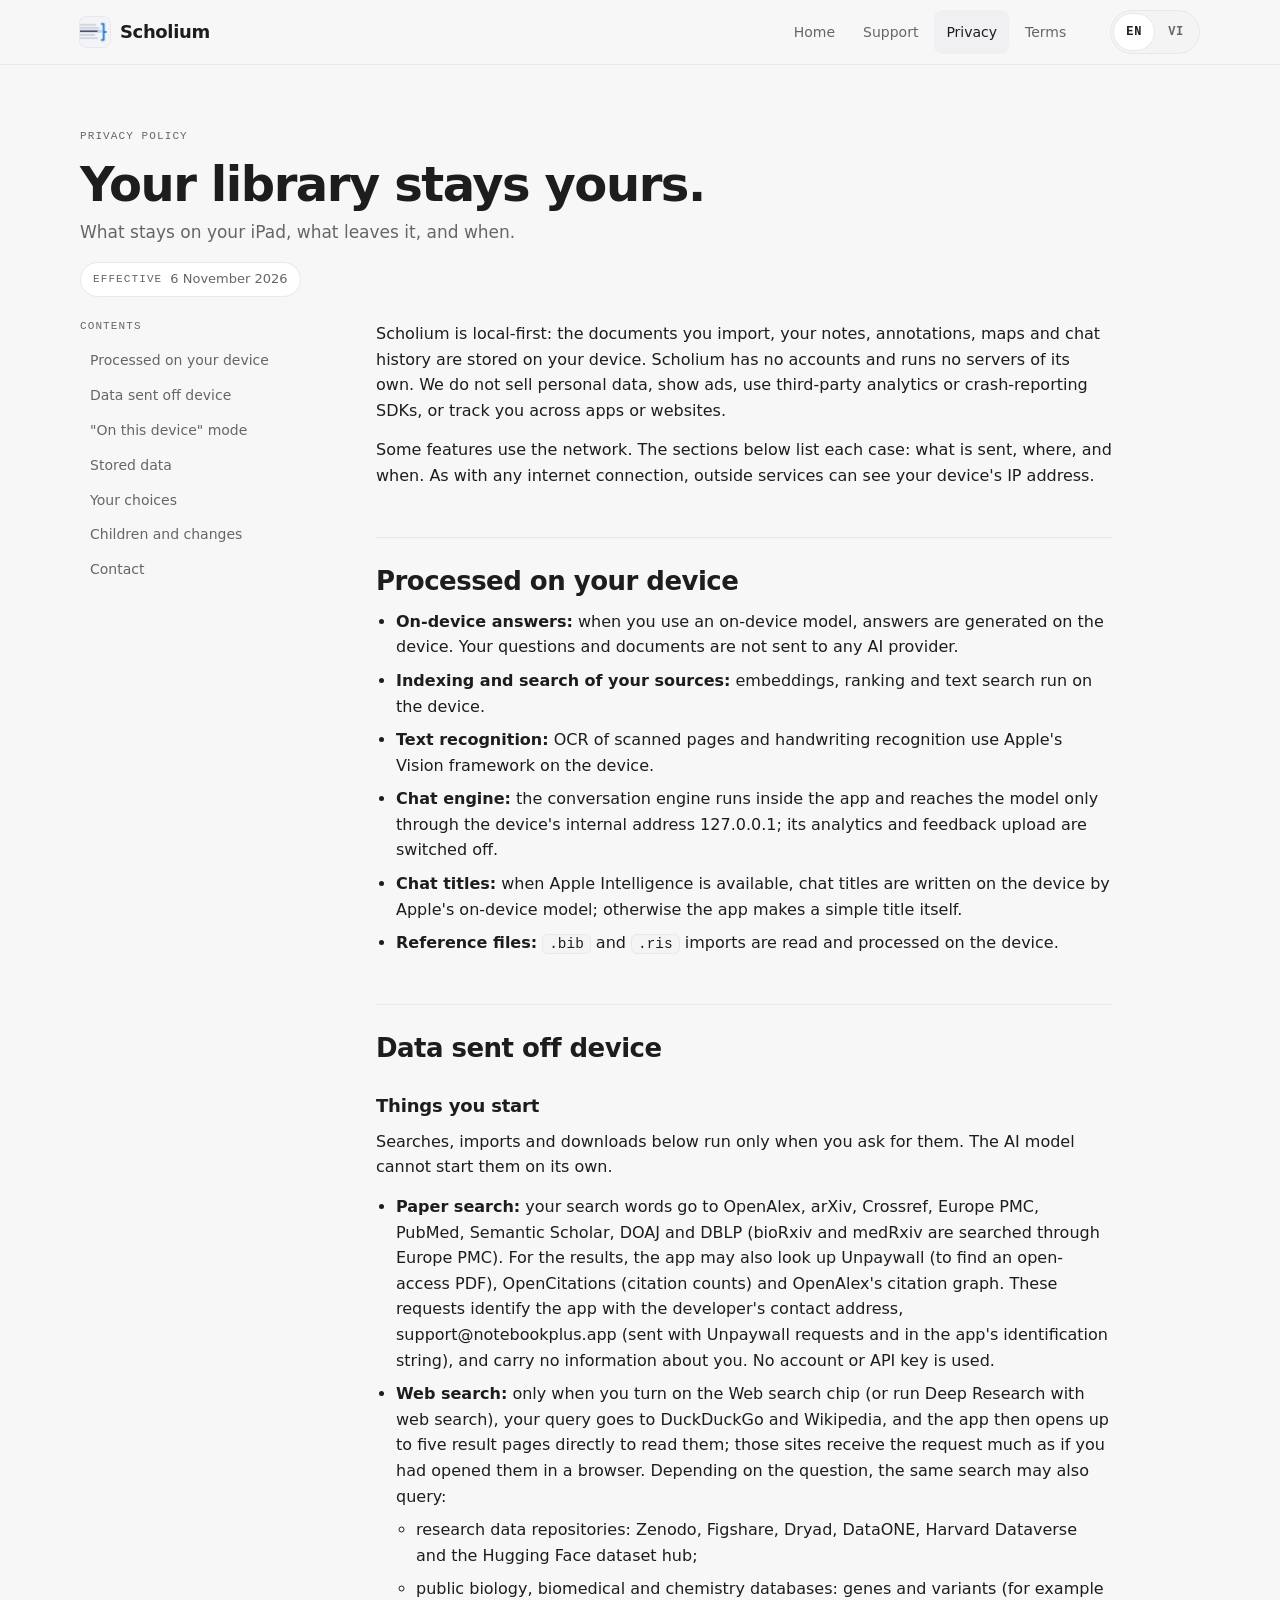
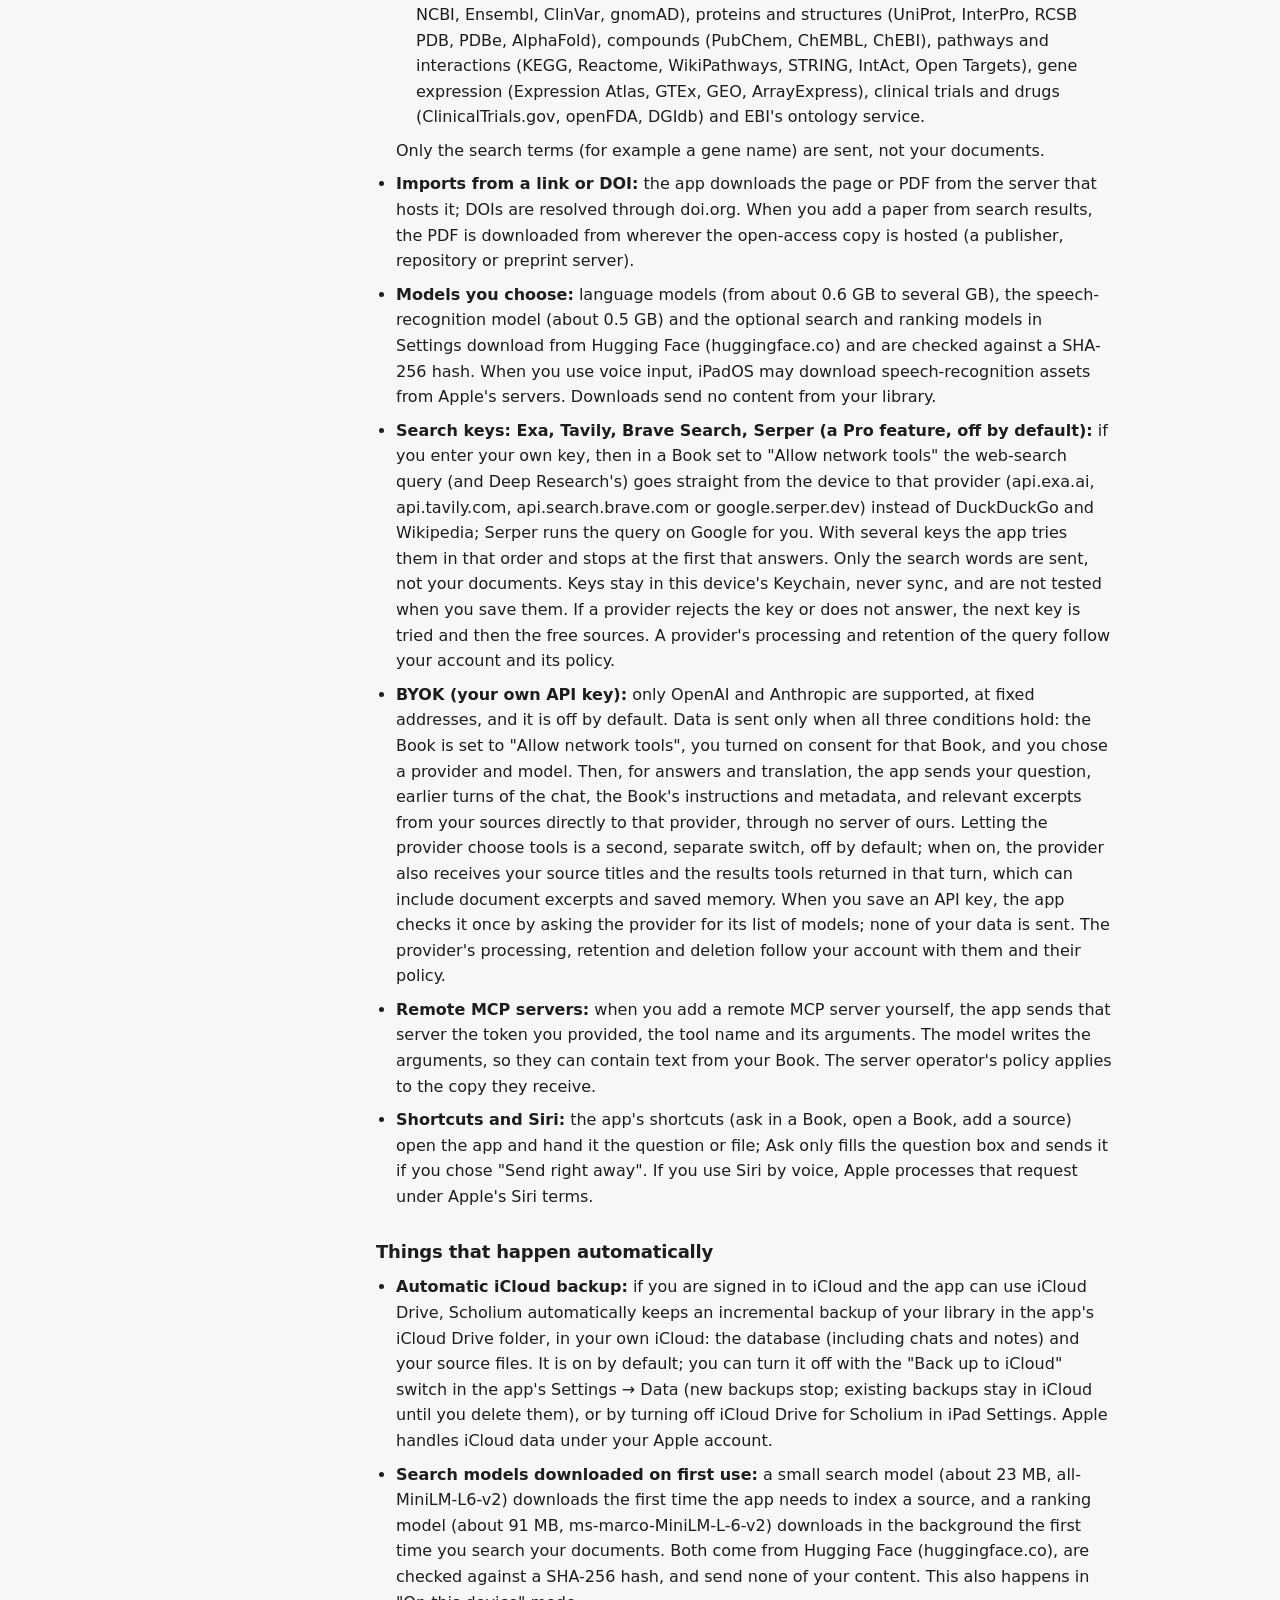
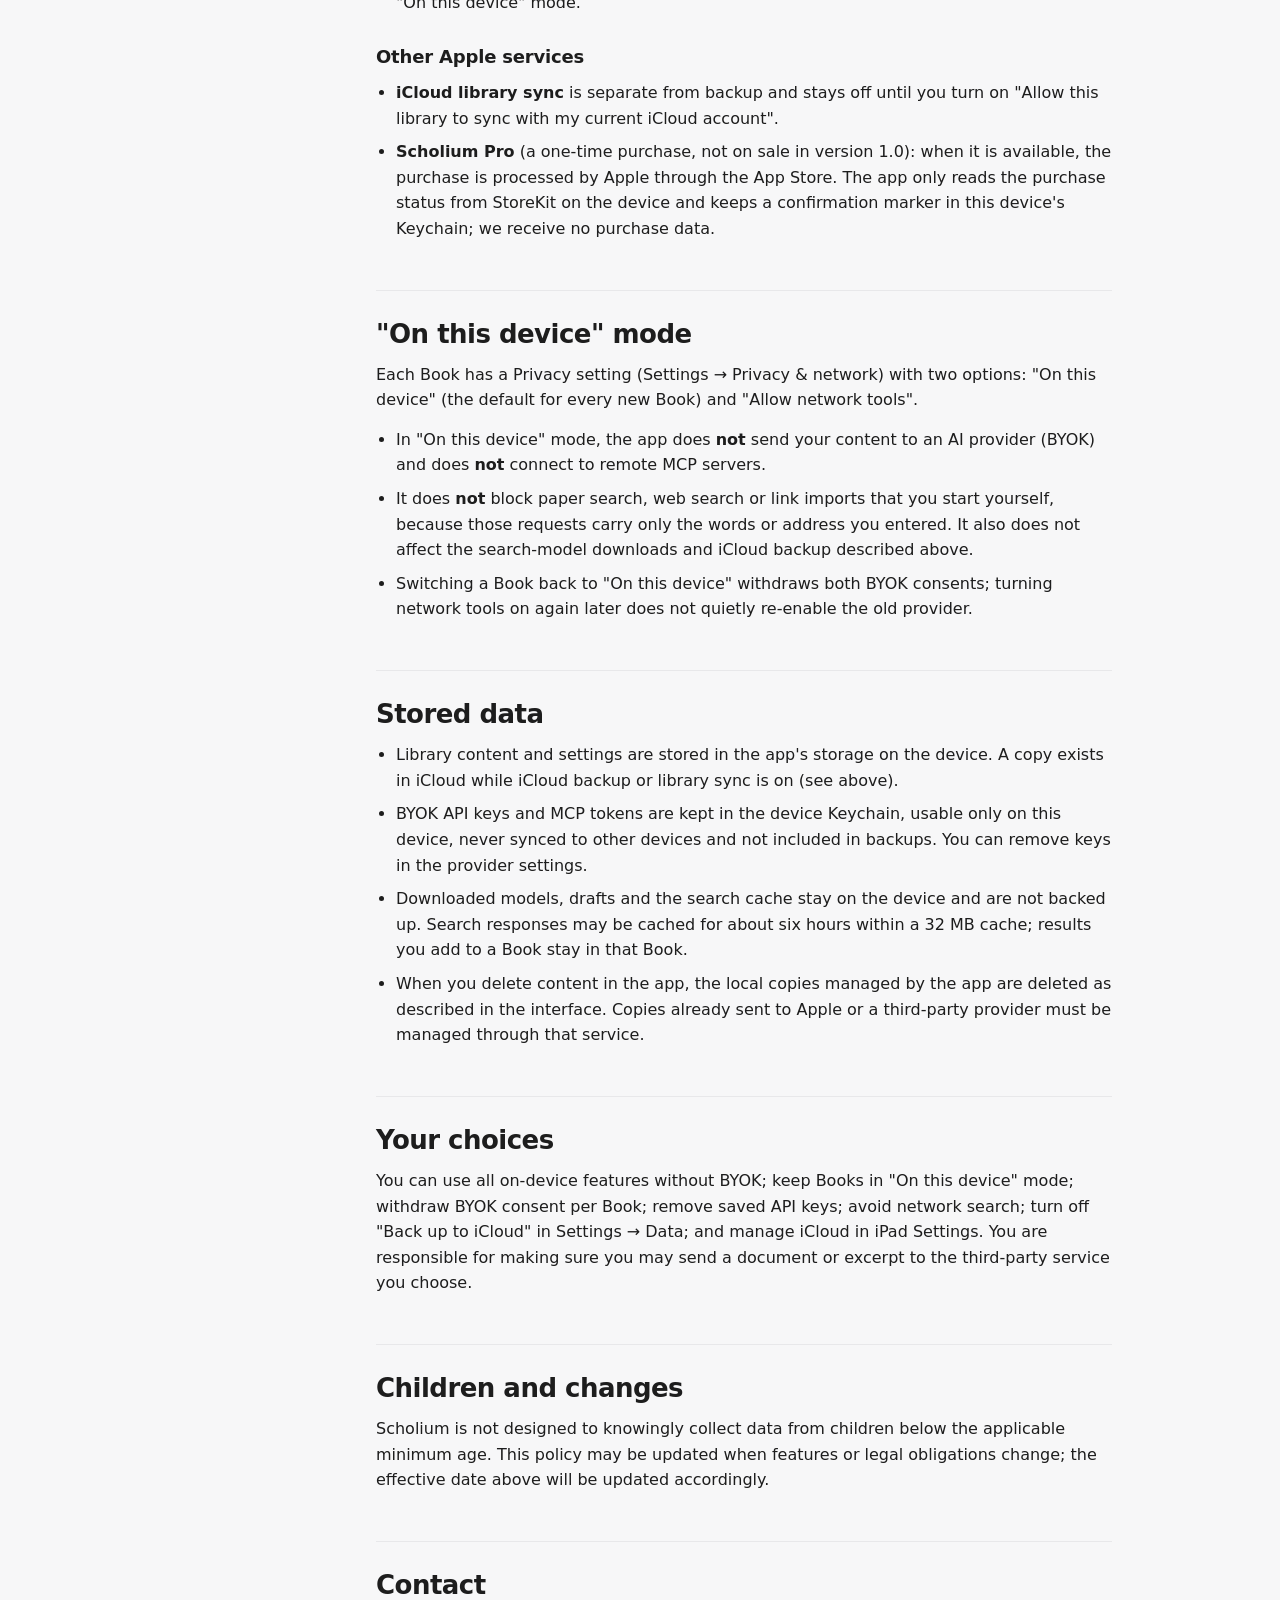
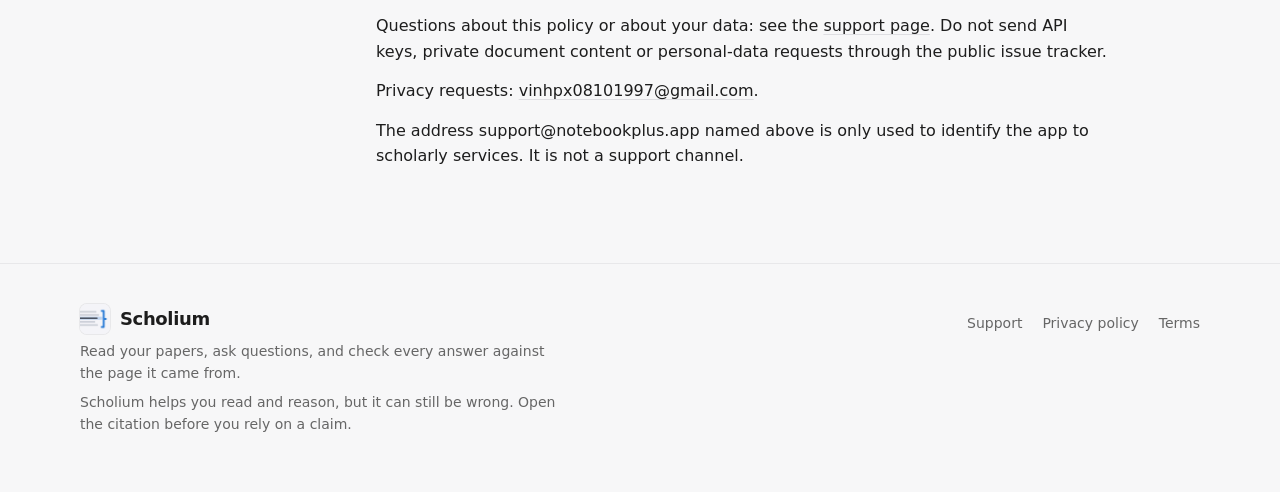
==== privacy/index.html @ 984ab073 "Scholium site: support, privacy, terms Co-Authored-By: Claude Sonnet 5.5 <noreply@anthropic.com>" ====
<!doctype html>
<html lang="en" data-lang="en">
<head>
<meta charset="utf-8">
<meta name="viewport" content="width=device-width, initial-scale=1, viewport-fit=cover">
<title>Privacy policy · Scholium</title>
<meta name="description" content="What Scholium keeps on your iPad, what leaves it and when. No account, no ads, no analytics SDKs, no tracking.">
<meta name="theme-color" content="#f7f7f8" media="(prefers-color-scheme: light)">
<meta name="theme-color" content="#111213" media="(prefers-color-scheme: dark)">
<meta property="og:title" content="Privacy policy · Scholium">
<meta property="og:description" content="What Scholium keeps on your iPad, what leaves it and when. No account, no ads, no analytics SDKs, no tracking.">
<meta property="og:type" content="website">
<link rel="icon" type="image/png" href="../assets/favicon.png">
<link rel="apple-touch-icon" href="../assets/apple-touch-icon.png">
<link rel="stylesheet" href="../assets/style.css">
<script src="../assets/site.js" defer></script>
</head>
<body>
<a class="skip" href="#main"><span lang="en">Skip to content</span><span lang="vi">Bỏ qua tới nội dung</span></a>
<header class="site-header">
  <div class="wrap bar">
    <a class="brand" href="../"><img src="../assets/icon-512.png" alt="" width="30" height="30">Scholium</a>
    <nav class="nav" aria-label="Main"><a href="../"><span lang="en">Home</span><span lang="vi">Trang chủ</span></a><a href="../support/"><span lang="en">Support</span><span lang="vi">Hỗ trợ</span></a><a href="../privacy/" aria-current="page"><span lang="en">Privacy</span><span lang="vi">Quyền riêng tư</span></a><a href="../terms/"><span lang="en">Terms</span><span lang="vi">Điều khoản</span></a></nav>
    <div class="lang" role="group" aria-label="Language">
      <button type="button" data-set="en" aria-pressed="true">EN</button>
      <button type="button" data-set="vi" aria-pressed="false">VI</button>
    </div>
  </div>
</header>
<main id="main">

<div class="wrap">
  <div class="doc-hero">
    <span class="label"><span lang="en">Privacy policy</span><span lang="vi">Chính sách quyền riêng tư</span></span>
    <h1><span lang="en">Your library stays yours.</span><span lang="vi">Thư viện của bạn là của bạn.</span></h1>
    <p><span lang="en">What stays on your iPad, what leaves it, and when.</span><span lang="vi">Điều gì ở lại trên iPad, điều gì rời đi, và khi nào.</span></p>
    <p style="margin-top:16px"><span class="meta"><span class="label"><span lang="en">Effective</span><span lang="vi">Có hiệu lực từ</span></span><span lang="en">6 November 2026</span><span lang="vi">6 tháng 11, 2026</span></span></p>
  </div>
  <div class="doc-layout">
    <aside class="toc" aria-label="Contents"><span class="label"><span lang="en">Contents</span><span lang="vi">Nội dung</span></span><ol><li><a href="#processed-on-your-device"><span lang="en">Processed on your device</span><span lang="vi">Xử lý trên thiết bị</span></a></li><li><a href="#data-sent-off-device"><span lang="en">Data sent off device</span><span lang="vi">Dữ liệu rời khỏi thiết bị</span></a></li><li><a href="#on-this-device-mode"><span lang="en">"On this device" mode</span><span lang="vi">Chế độ "Trên thiết bị này"</span></a></li><li><a href="#stored-data"><span lang="en">Stored data</span><span lang="vi">Dữ liệu được lưu</span></a></li><li><a href="#your-choices"><span lang="en">Your choices</span><span lang="vi">Quyền lựa chọn</span></a></li><li><a href="#children-and-changes"><span lang="en">Children and changes</span><span lang="vi">Trẻ em và thay đổi</span></a></li><li><a href="#contact"><span lang="en">Contact</span><span lang="vi">Liên hệ</span></a></li></ol></aside>
    <article class="prose">
<p lang="vi">Scholium được thiết kế theo hướng local-first: tài liệu bạn nhập, ghi chú, chú thích, bản đồ và lịch sử trò chuyện được lưu trên thiết bị của bạn. Scholium không có tài khoản và không có máy chủ riêng. Chúng tôi không bán dữ liệu cá nhân, không hiển thị quảng cáo, không dùng SDK phân tích hay báo lỗi của bên thứ ba và không theo dõi bạn giữa các ứng dụng hoặc website.</p>
<p lang="en">Scholium is local-first: the documents you import, your notes, annotations, maps and chat history are stored on your device. Scholium has no accounts and runs no servers of its own. We do not sell personal data, show ads, use third-party analytics or crash-reporting SDKs, or track you across apps or websites.</p>
<p lang="vi">Một số tính năng có dùng mạng. Phần dưới đây liệt kê từng trường hợp: dữ liệu nào được gửi, gửi tới đâu và khi nào. Như mọi kết nối internet, dịch vụ bên ngoài nhìn thấy địa chỉ IP của thiết bị bạn.</p>
<p lang="en">Some features use the network. The sections below list each case: what is sent, where, and when. As with any internet connection, outside services can see your device's IP address.</p>
<h2 id="processed-on-your-device"><span lang="en">Processed on your device</span><span lang="vi">Xử lý trên thiết bị</span></h2>
<ul lang="vi"><li><strong>Trả lời bằng model trên máy:</strong> khi bạn dùng model chạy trên máy, câu trả lời được tạo ngay trên thiết bị. Câu hỏi và tài liệu của bạn không được gửi tới nhà cung cấp AI nào.</li><li><strong>Lập chỉ mục và tìm kiếm trong nguồn:</strong> embedding, xếp hạng và tìm kiếm văn bản chạy trên thiết bị.</li><li><strong>Nhận dạng chữ:</strong> OCR trang quét và nhận dạng chữ viết tay dùng framework Vision của Apple trên thiết bị.</li><li><strong>Bộ máy chat:</strong> bộ máy hội thoại chạy bên trong app và chỉ kết nối với model qua địa chỉ nội bộ 127.0.0.1 của thiết bị; tính năng analytics và gửi phản hồi của nó đã bị tắt.</li><li><strong>Tên cuộc trò chuyện:</strong> khi Apple Intelligence có sẵn, tên cuộc trò chuyện được model trên thiết bị của Apple đặt ngay trên máy; nếu không, app tự tạo một tên đơn giản.</li><li><strong>Nhập file tài liệu tham khảo:</strong> file <code>.bib</code> và <code>.ris</code> được đọc và xử lý trên thiết bị.</li></ul>
<ul lang="en"><li><strong>On-device answers:</strong> when you use an on-device model, answers are generated on the device. Your questions and documents are not sent to any AI provider.</li><li><strong>Indexing and search of your sources:</strong> embeddings, ranking and text search run on the device.</li><li><strong>Text recognition:</strong> OCR of scanned pages and handwriting recognition use Apple's Vision framework on the device.</li><li><strong>Chat engine:</strong> the conversation engine runs inside the app and reaches the model only through the device's internal address 127.0.0.1; its analytics and feedback upload are switched off.</li><li><strong>Chat titles:</strong> when Apple Intelligence is available, chat titles are written on the device by Apple's on-device model; otherwise the app makes a simple title itself.</li><li><strong>Reference files:</strong> <code>.bib</code> and <code>.ris</code> imports are read and processed on the device.</li></ul>
<h2 id="data-sent-off-device"><span lang="en">Data sent off device</span><span lang="vi">Dữ liệu rời khỏi thiết bị</span></h2>
<h3><span lang="en">Things you start</span><span lang="vi">Việc bạn khởi động</span></h3>
<p lang="vi">Các lượt tìm kiếm, nhập và tải dưới đây chỉ chạy khi bạn yêu cầu. Model AI không thể tự khởi động chúng.</p>
<ul lang="vi"><li><strong>Tìm bài báo:</strong> từ khoá bạn gõ được gửi tới OpenAlex, arXiv, Crossref, Europe PMC, PubMed, Semantic Scholar, DOAJ và DBLP (bioRxiv và medRxiv được tìm qua Europe PMC). Với kết quả tìm được, app có thể tra thêm Unpaywall (để tìm bản PDF truy cập mở), OpenCitations (số lượt trích dẫn) và đồ thị trích dẫn của OpenAlex. Các yêu cầu này giới thiệu app bằng địa chỉ liên hệ của nhà phát triển, support@notebookplus.app (gửi kèm yêu cầu tới Unpaywall và trong chuỗi nhận diện app), không kèm thông tin nào về bạn. Không dùng tài khoản hay API key.</li><li><strong>Tìm kiếm web:</strong> chỉ khi bạn bật chip Tìm kiếm web (hoặc chạy Deep Research có tìm trên web), truy vấn được gửi tới DuckDuckGo và Wikipedia, rồi app mở trực tiếp tối đa năm trang kết quả để đọc nội dung; các trang đó nhận yêu cầu giống như khi bạn mở bằng trình duyệt. Tuỳ câu hỏi, cùng lượt tìm đó có thể truy vấn thêm:<ul><li>kho dữ liệu nghiên cứu: Zenodo, Figshare, Dryad, DataONE, Harvard Dataverse và kho dataset của Hugging Face;</li><li>cơ sở dữ liệu công khai về sinh học, y sinh và hoá học: gen và biến thể (ví dụ NCBI, Ensembl, ClinVar, gnomAD), protein và cấu trúc (UniProt, InterPro, RCSB PDB, PDBe, AlphaFold), hợp chất (PubChem, ChEMBL, ChEBI), con đường và tương tác (KEGG, Reactome, WikiPathways, STRING, IntAct, Open Targets), biểu hiện gen (Expression Atlas, GTEx, GEO, ArrayExpress), thử nghiệm lâm sàng và thuốc (ClinicalTrials.gov, openFDA, DGIdb) và dịch vụ thuật ngữ của EBI.</li></ul><p>Chỉ từ khoá cần tra (ví dụ tên một gen) được gửi đi, không phải tài liệu của bạn.</p></li><li><strong>Nhập từ link hoặc DOI:</strong> app tải trang hoặc file PDF từ máy chủ chứa nó; DOI được mở qua doi.org. Khi bạn thêm một bài báo từ kết quả tìm kiếm, file PDF được tải từ nơi lưu bản truy cập mở (nhà xuất bản, kho lưu trữ hoặc máy chủ preprint).</li><li><strong>Tải model bạn chọn:</strong> model ngôn ngữ (từ khoảng 0,6 GB tới vài GB), model nhận dạng giọng nói (khoảng 0,5 GB) và các model tìm kiếm, xếp hạng tuỳ chọn trong Cài đặt được tải từ Hugging Face (huggingface.co) và được kiểm tra bằng mã SHA-256. Khi bạn dùng nhập liệu bằng giọng nói, iPadOS có thể tải gói nhận dạng giọng nói từ máy chủ của Apple. Việc tải không gửi đi nội dung nào trong thư viện của bạn.</li><li><strong>Khoá tìm kiếm: Exa, Tavily, Brave Search, Serper (tính năng Pro, mặc định tắt):</strong> nếu bạn tự nhập khoá, trong Sổ nghiên cứu ở chế độ "Cho phép công cụ mạng", truy vấn tìm kiếm web (và của Deep Research) được gửi thẳng từ thiết bị tới nhà cung cấp đó (api.exa.ai, api.tavily.com, api.search.brave.com hoặc google.serper.dev) thay cho DuckDuckGo và Wikipedia; Serper chạy truy vấn trên Google giúp bạn. Có nhiều khoá thì app thử theo thứ tự đó và dừng ở nơi đầu tiên trả lời. Chỉ từ khoá tìm kiếm được gửi, không phải tài liệu của bạn. Khoá nằm trong Keychain của thiết bị này, không đồng bộ, và app không kiểm tra khoá khi lưu. Nếu một nhà cung cấp từ chối hoặc không phản hồi, app thử khoá kế tiếp rồi tới nguồn miễn phí. Việc nhà cung cấp xử lý và lưu truy vấn tuân theo tài khoản và chính sách của họ.</li><li><strong>BYOK (dùng API key của riêng bạn):</strong> chỉ hỗ trợ OpenAI và Anthropic, ở địa chỉ cố định, và mặc định tắt. Dữ liệu chỉ được gửi khi đủ cả ba điều kiện: Sổ nghiên cứu đặt ở chế độ "Cho phép công cụ mạng", bạn đã bật đồng ý cho Sổ đó, và đã chọn nhà cung cấp cùng model. Khi đó, để trả lời và dịch, app gửi câu hỏi, các lượt trò chuyện trước, chỉ dẫn và metadata của Sổ, cùng các đoạn trích liên quan trong nguồn thẳng tới nhà cung cấp, không qua máy chủ nào của chúng tôi. Cho nhà cung cấp chọn công cụ là công tắc thứ hai, riêng biệt, mặc định tắt; khi bật, nhà cung cấp còn nhận tên các nguồn và kết quả công cụ trả về trong lượt đó, có thể gồm đoạn trích tài liệu và bộ nhớ đã lưu. Khi bạn lưu một API key, app kiểm tra key một lần bằng cách hỏi nhà cung cấp danh sách model, không gửi dữ liệu nào của bạn. Việc nhà cung cấp xử lý, lưu và xoá dữ liệu tuân theo tài khoản và chính sách của chính họ.</li><li><strong>Máy chủ MCP bên ngoài:</strong> khi bạn tự thêm một máy chủ MCP từ xa, app gửi tới máy chủ đó token bạn cấp, tên công cụ và các tham số. Tham số do model viết, nên có thể chứa nội dung từ Sổ của bạn. Chính sách của chủ máy chủ áp dụng cho bản sao họ nhận.</li><li><strong>Phím tắt và Siri:</strong> các phím tắt của app (hỏi trong Sổ, mở Sổ, thêm nguồn) mở app và chuyển câu hỏi hoặc file vào app; lệnh Hỏi chỉ điền câu hỏi vào ô nhập, và chỉ gửi nếu bạn chọn "Gửi ngay". Nếu bạn ra lệnh bằng giọng nói qua Siri, Apple xử lý yêu cầu đó theo điều khoản Siri của Apple.</li></ul>
<p lang="en">Searches, imports and downloads below run only when you ask for them. The AI model cannot start them on its own.</p>
<ul lang="en"><li><strong>Paper search:</strong> your search words go to OpenAlex, arXiv, Crossref, Europe PMC, PubMed, Semantic Scholar, DOAJ and DBLP (bioRxiv and medRxiv are searched through Europe PMC). For the results, the app may also look up Unpaywall (to find an open-access PDF), OpenCitations (citation counts) and OpenAlex's citation graph. These requests identify the app with the developer's contact address, support@notebookplus.app (sent with Unpaywall requests and in the app's identification string), and carry no information about you. No account or API key is used.</li><li><strong>Web search:</strong> only when you turn on the Web search chip (or run Deep Research with web search), your query goes to DuckDuckGo and Wikipedia, and the app then opens up to five result pages directly to read them; those sites receive the request much as if you had opened them in a browser. Depending on the question, the same search may also query:<ul><li>research data repositories: Zenodo, Figshare, Dryad, DataONE, Harvard Dataverse and the Hugging Face dataset hub;</li><li>public biology, biomedical and chemistry databases: genes and variants (for example NCBI, Ensembl, ClinVar, gnomAD), proteins and structures (UniProt, InterPro, RCSB PDB, PDBe, AlphaFold), compounds (PubChem, ChEMBL, ChEBI), pathways and interactions (KEGG, Reactome, WikiPathways, STRING, IntAct, Open Targets), gene expression (Expression Atlas, GTEx, GEO, ArrayExpress), clinical trials and drugs (ClinicalTrials.gov, openFDA, DGIdb) and EBI's ontology service.</li></ul><p>Only the search terms (for example a gene name) are sent, not your documents.</p></li><li><strong>Imports from a link or DOI:</strong> the app downloads the page or PDF from the server that hosts it; DOIs are resolved through doi.org. When you add a paper from search results, the PDF is downloaded from wherever the open-access copy is hosted (a publisher, repository or preprint server).</li><li><strong>Models you choose:</strong> language models (from about 0.6 GB to several GB), the speech-recognition model (about 0.5 GB) and the optional search and ranking models in Settings download from Hugging Face (huggingface.co) and are checked against a SHA-256 hash. When you use voice input, iPadOS may download speech-recognition assets from Apple's servers. Downloads send no content from your library.</li><li><strong>Search keys: Exa, Tavily, Brave Search, Serper (a Pro feature, off by default):</strong> if you enter your own key, then in a Book set to "Allow network tools" the web-search query (and Deep Research's) goes straight from the device to that provider (api.exa.ai, api.tavily.com, api.search.brave.com or google.serper.dev) instead of DuckDuckGo and Wikipedia; Serper runs the query on Google for you. With several keys the app tries them in that order and stops at the first that answers. Only the search words are sent, not your documents. Keys stay in this device's Keychain, never sync, and are not tested when you save them. If a provider rejects the key or does not answer, the next key is tried and then the free sources. A provider's processing and retention of the query follow your account and its policy.</li><li><strong>BYOK (your own API key):</strong> only OpenAI and Anthropic are supported, at fixed addresses, and it is off by default. Data is sent only when all three conditions hold: the Book is set to "Allow network tools", you turned on consent for that Book, and you chose a provider and model. Then, for answers and translation, the app sends your question, earlier turns of the chat, the Book's instructions and metadata, and relevant excerpts from your sources directly to that provider, through no server of ours. Letting the provider choose tools is a second, separate switch, off by default; when on, the provider also receives your source titles and the results tools returned in that turn, which can include document excerpts and saved memory. When you save an API key, the app checks it once by asking the provider for its list of models; none of your data is sent. The provider's processing, retention and deletion follow your account with them and their policy.</li><li><strong>Remote MCP servers:</strong> when you add a remote MCP server yourself, the app sends that server the token you provided, the tool name and its arguments. The model writes the arguments, so they can contain text from your Book. The server operator's policy applies to the copy they receive.</li><li><strong>Shortcuts and Siri:</strong> the app's shortcuts (ask in a Book, open a Book, add a source) open the app and hand it the question or file; Ask only fills the question box and sends it if you chose "Send right away". If you use Siri by voice, Apple processes that request under Apple's Siri terms.</li></ul>
<h3><span lang="en">Things that happen automatically</span><span lang="vi">Việc tự động</span></h3>
<ul lang="vi"><li><strong>Sao lưu tự động lên iCloud:</strong> nếu bạn đã đăng nhập iCloud và app dùng được iCloud Drive, Scholium tự động sao lưu tăng dần thư viện vào thư mục iCloud Drive của app, trong iCloud của chính bạn: gồm cơ sở dữ liệu (cả cuộc trò chuyện và ghi chú) và các file nguồn. Tính năng này bật sẵn; bạn có thể tắt bằng công tắc "Sao lưu lên iCloud" trong Cài đặt → Dữ liệu của app (việc sao lưu mới dừng lại, các bản sao lưu đã có vẫn còn trong iCloud), hoặc tắt iCloud Drive cho Scholium trong Cài đặt của iPad. Apple xử lý dữ liệu iCloud theo tài khoản Apple của bạn.</li><li><strong>Tải model tìm kiếm ở lần đầu cần dùng:</strong> một model tìm kiếm nhỏ (khoảng 23 MB, all-MiniLM-L6-v2) được tải ở lần đầu app cần lập chỉ mục nguồn, và một model xếp hạng (khoảng 91 MB, ms-marco-MiniLM-L-6-v2) được tải ngầm ở lần đầu bạn tìm trong tài liệu. Cả hai đến từ Hugging Face (huggingface.co), được kiểm tra bằng SHA-256, và không gửi đi nội dung nào của bạn. Việc này diễn ra cả ở chế độ "Trên thiết bị này".</li></ul>
<ul lang="en"><li><strong>Automatic iCloud backup:</strong> if you are signed in to iCloud and the app can use iCloud Drive, Scholium automatically keeps an incremental backup of your library in the app's iCloud Drive folder, in your own iCloud: the database (including chats and notes) and your source files. It is on by default; you can turn it off with the "Back up to iCloud" switch in the app's Settings → Data (new backups stop; existing backups stay in iCloud until you delete them), or by turning off iCloud Drive for Scholium in iPad Settings. Apple handles iCloud data under your Apple account.</li><li><strong>Search models downloaded on first use:</strong> a small search model (about 23 MB, all-MiniLM-L6-v2) downloads the first time the app needs to index a source, and a ranking model (about 91 MB, ms-marco-MiniLM-L-6-v2) downloads in the background the first time you search your documents. Both come from Hugging Face (huggingface.co), are checked against a SHA-256 hash, and send none of your content. This also happens in "On this device" mode.</li></ul>
<h3><span lang="en">Other Apple services</span><span lang="vi">Dịch vụ Apple khác</span></h3>
<ul lang="vi"><li><strong>Đồng bộ thư viện qua iCloud</strong> là việc riêng với sao lưu, và tắt cho tới khi bạn bật "Cho phép thư viện này đồng bộ với tài khoản iCloud hiện tại của tôi".</li><li><strong>Scholium Pro</strong> (mua một lần, chưa bán ở bản 1.0): khi có, việc mua được Apple xử lý qua App Store. App chỉ đọc trạng thái mua từ StoreKit trên thiết bị và lưu một dấu xác nhận trong Keychain của chính máy này; chúng tôi không nhận dữ liệu mua hàng.</li></ul>
<ul lang="en"><li><strong>iCloud library sync</strong> is separate from backup and stays off until you turn on "Allow this library to sync with my current iCloud account".</li><li><strong>Scholium Pro</strong> (a one-time purchase, not on sale in version 1.0): when it is available, the purchase is processed by Apple through the App Store. The app only reads the purchase status from StoreKit on the device and keeps a confirmation marker in this device's Keychain; we receive no purchase data.</li></ul>
<h2 id="on-this-device-mode"><span lang="en">"On this device" mode</span><span lang="vi">Chế độ "Trên thiết bị này"</span></h2>
<p lang="vi">Mỗi Sổ nghiên cứu có một cài đặt Quyền riêng tư (Cài đặt → Quyền riêng tư &amp; mạng) với hai lựa chọn: "Trên thiết bị này" (mặc định cho mọi Sổ mới) và "Cho phép công cụ mạng".</p>
<ul lang="vi"><li>Ở chế độ "Trên thiết bị này", app <strong>không</strong> gửi nội dung của bạn tới nhà cung cấp AI (BYOK) và <strong>không</strong> kết nối máy chủ MCP bên ngoài.</li><li>Chế độ này <strong>không</strong> chặn việc tìm bài báo, tìm kiếm web và nhập từ link mà bạn tự khởi động, vì các yêu cầu đó chỉ mang theo từ khoá hoặc địa chỉ bạn nhập. Nó cũng không ảnh hưởng tới việc tải model tìm kiếm và sao lưu iCloud nêu trên.</li><li>Chuyển một Sổ về "Trên thiết bị này" sẽ rút lại cả hai lời đồng ý BYOK; khi bật lại công cụ mạng, nhà cung cấp cũ không tự bật lại.</li></ul>
<p lang="en">Each Book has a Privacy setting (Settings → Privacy &amp; network) with two options: "On this device" (the default for every new Book) and "Allow network tools".</p>
<ul lang="en"><li>In "On this device" mode, the app does <strong>not</strong> send your content to an AI provider (BYOK) and does <strong>not</strong> connect to remote MCP servers.</li><li>It does <strong>not</strong> block paper search, web search or link imports that you start yourself, because those requests carry only the words or address you entered. It also does not affect the search-model downloads and iCloud backup described above.</li><li>Switching a Book back to "On this device" withdraws both BYOK consents; turning network tools on again later does not quietly re-enable the old provider.</li></ul>
<h2 id="stored-data"><span lang="en">Stored data</span><span lang="vi">Dữ liệu được lưu</span></h2>
<ul lang="vi"><li>Nội dung thư viện và cài đặt được lưu trong vùng lưu trữ của app trên thiết bị. Bản sao trên iCloud tồn tại khi sao lưu iCloud hoặc đồng bộ thư viện đang bật (xem ở trên).</li><li>API key BYOK và token MCP nằm trong Keychain của thiết bị, chỉ dùng trên máy này, không đồng bộ sang máy khác và không có trong bản sao lưu. Bạn có thể xoá key trong phần cài đặt nhà cung cấp.</li><li>Model đã tải, bản nháp và bộ nhớ đệm tìm kiếm chỉ nằm trên thiết bị và không được sao lưu. Kết quả tìm kiếm có thể được lưu tạm khoảng sáu giờ, trong giới hạn bộ nhớ đệm 32 MB; kết quả bạn thêm vào Sổ sẽ ở lại trong Sổ.</li><li>Khi bạn xoá nội dung trong app, bản sao cục bộ do app quản lý sẽ bị xoá theo hành vi mô tả trong giao diện. Bản sao đã gửi tới Apple hoặc nhà cung cấp bên thứ ba phải được quản lý qua dịch vụ tương ứng.</li></ul>
<ul lang="en"><li>Library content and settings are stored in the app's storage on the device. A copy exists in iCloud while iCloud backup or library sync is on (see above).</li><li>BYOK API keys and MCP tokens are kept in the device Keychain, usable only on this device, never synced to other devices and not included in backups. You can remove keys in the provider settings.</li><li>Downloaded models, drafts and the search cache stay on the device and are not backed up. Search responses may be cached for about six hours within a 32 MB cache; results you add to a Book stay in that Book.</li><li>When you delete content in the app, the local copies managed by the app are deleted as described in the interface. Copies already sent to Apple or a third-party provider must be managed through that service.</li></ul>
<h2 id="your-choices"><span lang="en">Your choices</span><span lang="vi">Quyền lựa chọn</span></h2>
<p lang="vi">Bạn có thể dùng mọi tính năng trên máy mà không cần cấu hình BYOK; giữ Sổ ở chế độ "Trên thiết bị này"; rút lại quyền BYOK cho từng Sổ; xoá API key; không dùng tìm kiếm mạng; tắt "Sao lưu lên iCloud" trong Cài đặt → Dữ liệu; và quản lý iCloud trong Cài đặt của iPad. Bạn có trách nhiệm bảo đảm mình có quyền gửi tài liệu hoặc đoạn trích tới dịch vụ bên thứ ba đã chọn.</p>
<p lang="en">You can use all on-device features without BYOK; keep Books in "On this device" mode; withdraw BYOK consent per Book; remove saved API keys; avoid network search; turn off "Back up to iCloud" in Settings → Data; and manage iCloud in iPad Settings. You are responsible for making sure you may send a document or excerpt to the third-party service you choose.</p>
<h2 id="children-and-changes"><span lang="en">Children and changes</span><span lang="vi">Trẻ em và thay đổi</span></h2>
<p lang="vi">Scholium không được thiết kế để cố ý thu thập dữ liệu của trẻ em dưới độ tuổi tối thiểu áp dụng tại nơi cư trú. Chính sách này có thể được cập nhật khi tính năng hoặc nghĩa vụ pháp lý thay đổi; ngày hiệu lực ở đầu trang sẽ được sửa tương ứng.</p>
<p lang="en">Scholium is not designed to knowingly collect data from children below the applicable minimum age. This policy may be updated when features or legal obligations change; the effective date above will be updated accordingly.</p>

<h2 id="contact"><span lang="en">Contact</span><span lang="vi">Liên hệ</span></h2>
<p lang="en">Questions about this policy or about your data: see the <a href="../support/">support page</a>. Do not send API keys, private document content or personal-data requests through the public issue tracker.</p>
<p lang="vi">Câu hỏi về chính sách này hoặc dữ liệu của bạn: xem <a href="../support/">trang hỗ trợ</a>. Không gửi API key, nội dung tài liệu riêng tư hoặc yêu cầu về dữ liệu cá nhân qua issue tracker công khai.</p>
<p lang="en">Privacy requests: <a href="mailto:vinhpx08101997@gmail.com">vinhpx08101997@gmail.com</a>.</p><p lang="vi">Yêu cầu về quyền riêng tư: <a href="mailto:vinhpx08101997@gmail.com">vinhpx08101997@gmail.com</a>.</p>
<p lang="en">The address support@notebookplus.app named above is only used to identify the app to scholarly services. It is not a support channel.</p>
<p lang="vi">Địa chỉ support@notebookplus.app nêu ở trên chỉ dùng để giới thiệu app với các dịch vụ học thuật. Đây không phải kênh hỗ trợ.</p>

    </article>
  </div>
</div>

</main>
<footer class="site-footer">
  <div class="wrap foot">
    <div>
      <a class="brand" href="../" style="padding:0"><img src="../assets/icon-512.png" alt="" width="30" height="30">Scholium</a>
      <p><span lang="en">Read your papers, ask questions, and check every answer against the page it came from.</span><span lang="vi">Đọc bài báo, đặt câu hỏi, và kiểm tra từng câu trả lời với đúng trang nó đến từ.</span></p>
      <p><span lang="en">Scholium helps you read and reason, but it can still be wrong. Open the citation before you rely on a claim.</span><span lang="vi">Scholium giúp bạn đọc và lập luận, nhưng vẫn có thể sai. Hãy mở trích dẫn trước khi dựa vào một nhận định.</span></p>
    </div>
    <nav aria-label="Footer">
      <a href="../support/"><span lang="en">Support</span><span lang="vi">Hỗ trợ</span></a>
      <a href="../privacy/"><span lang="en">Privacy policy</span><span lang="vi">Chính sách quyền riêng tư</span></a>
      <a href="../terms/"><span lang="en">Terms</span><span lang="vi">Điều khoản</span></a>
    </nav>
  </div>
</footer>
</body>
</html>
---- assets/style.css ----
/* Scholium site. Tokens mirror docs/design/system.md (neutral ground, one dark button, mono labels). */
:root {
  --bg: #f7f7f8;
  --card: #ffffff;
  --sunken: #f4f4f5;
  --selected: #f0f0f2;
  --line: #e8e8ea;
  --line-strong: #dedee2;
  --ink: #1d1d1d;
  --muted: #666666;
  --primary: #1d1d1d;
  --on-primary: #ffffff;
  --focus: #2f7cf6;
  --mark: #fff3b0;
  --shadow: 0 1px 2px rgba(0, 0, 0, 0.04), 0 8px 24px rgba(0, 0, 0, 0.05);
  --shadow-lift: 0 2px 4px rgba(0, 0, 0, 0.05), 0 14px 32px rgba(0, 0, 0, 0.09);
  --r-control: 8px;
  --r-button: 10px;
  --r-card: 12px;
  --r-panel: 16px;
  --max: 1120px;
  --font: -apple-system, BlinkMacSystemFont, "SF Pro Text", "SF Pro Display", "Inter", system-ui, "Segoe UI", Roboto, sans-serif;
  --mono: ui-monospace, "SF Mono", SFMono-Regular, Menlo, Consolas, monospace;
  color-scheme: light dark;
}

@media (prefers-color-scheme: dark) {
  :root:not([data-theme="light"]) {
    --bg: #111213;
    --card: #191a1c;
    --sunken: #202123;
    --selected: #242527;
    --line: #2a2b2e;
    --line-strong: #36373b;
    --ink: #f2f4f7;
    --muted: #a9b0ba;
    --primary: #f2f4f7;
    --on-primary: #111315;
    --focus: #6ea2ff;
    --mark: #5a4b12;
    --shadow: 0 1px 2px rgba(0, 0, 0, 0.3), 0 8px 24px rgba(0, 0, 0, 0.25);
    --shadow-lift: 0 2px 4px rgba(0, 0, 0, 0.35), 0 14px 32px rgba(0, 0, 0, 0.4);
  }
}

* { box-sizing: border-box; }
html { scroll-behavior: smooth; -webkit-text-size-adjust: 100%; }
body {
  margin: 0;
  background: var(--bg);
  color: var(--ink);
  font: 400 16px/1.6 var(--font);
  -webkit-font-smoothing: antialiased;
  text-rendering: optimizeLegibility;
}

/* Language switch: every translated node carries lang="en" or lang="vi". */
html[data-lang="en"] [lang="vi"],
html[data-lang="vi"] [lang="en"] { display: none !important; }

a { color: inherit; text-decoration-color: var(--line-strong); text-underline-offset: 3px; }
a:hover { text-decoration-color: currentColor; }
:focus-visible { outline: 2px solid var(--focus); outline-offset: 2px; border-radius: 4px; }
img { max-width: 100%; display: block; }
code { font: 500 0.9em var(--mono); background: var(--sunken); border: 1px solid var(--line); border-radius: 6px; padding: 1px 6px; }

.wrap { width: min(var(--max), 100% - 40px); margin-inline: auto; }
.skip { position: absolute; left: -999px; top: 8px; background: var(--primary); color: var(--on-primary); padding: 8px 14px; border-radius: var(--r-control); z-index: 20; }
.skip:focus { left: 12px; }

.label {
  font: 500 11px/1 var(--mono);
  letter-spacing: 0.1em;
  text-transform: uppercase;
  color: var(--muted);
}

/* ---------- header ---------- */
.site-header {
  position: sticky; top: 0; z-index: 10;
  background: color-mix(in srgb, var(--bg) 82%, transparent);
  backdrop-filter: saturate(1.4) blur(14px);
  -webkit-backdrop-filter: saturate(1.4) blur(14px);
  border-bottom: 1px solid var(--line);
}
.bar { display: flex; align-items: center; gap: 24px; min-height: 64px; }
.brand { display: flex; align-items: center; gap: 10px; font-weight: 700; letter-spacing: -0.02em; text-decoration: none; font-size: 18px; }
.brand img { width: 30px; height: 30px; border-radius: 7px; box-shadow: 0 0 0 1px var(--line); }
.nav { display: flex; gap: 4px; margin-left: auto; align-items: center; }
.nav a {
  text-decoration: none; font-size: 14px; font-weight: 500; color: var(--muted);
  padding: 8px 12px; border-radius: var(--r-control); min-height: 44px; display: inline-flex; align-items: center;
}
.nav a:hover { background: var(--selected); color: var(--ink); }
.nav a[aria-current="page"] { color: var(--ink); background: var(--selected); }

.lang {
  display: inline-flex; padding: 3px; gap: 2px; margin-left: 8px;
  background: var(--sunken); border: 1px solid var(--line); border-radius: 999px;
}
.lang button {
  font: 600 12px/1 var(--mono); letter-spacing: 0.06em; color: var(--muted);
  background: transparent; border: 0; border-radius: 999px; padding: 8px 12px; min-height: 36px; cursor: pointer;
}
.lang button[aria-pressed="true"] { background: var(--card); color: var(--ink); box-shadow: 0 0 0 1px var(--line); }

/* ---------- buttons: one solid, the rest quiet ---------- */
.btn {
  display: inline-flex; align-items: center; justify-content: center; gap: 8px;
  min-height: 48px; padding: 0 22px; border-radius: var(--r-button);
  font: 600 15px/1 var(--font); text-decoration: none; cursor: pointer;
  border: 1px solid transparent; transition: transform 0.15s ease, box-shadow 0.15s ease, background 0.15s ease;
}
.btn:active { transform: scale(0.97); }
.btn-primary { background: var(--primary); color: var(--on-primary); }
.btn-primary:hover { box-shadow: var(--shadow-lift); }
.btn-primary[aria-disabled="true"] { opacity: 0.55; cursor: default; pointer-events: none; }
.btn-secondary { background: var(--card); color: var(--ink); border-color: var(--line-strong); }
.btn-secondary:hover { background: var(--selected); }

/* ---------- hero ---------- */
.hero { padding: 72px 0 56px; }
.hero-grid { display: grid; grid-template-columns: 1.05fr 0.95fr; gap: 56px; align-items: center; }
.hero h1 {
  margin: 18px 0 20px;
  font-size: clamp(40px, 6.4vw, 68px); line-height: 1.02; font-weight: 700; letter-spacing: -0.035em;
}
.hero p.lead { font-size: clamp(17px, 2vw, 20px); color: var(--muted); max-width: 34em; margin: 0 0 28px; line-height: 1.5; }
.hero .cta { display: flex; flex-wrap: wrap; gap: 12px; align-items: center; }
.hero .fine { margin-top: 18px; font-size: 13px; color: var(--muted); }

/* the answer card mock-up (pure HTML, no screenshot needed) */
.answer {
  background: var(--card); border: 1px solid var(--line); border-radius: var(--r-panel);
  box-shadow: var(--shadow); padding: 22px 22px 18px;
}
.answer .q { display: flex; gap: 10px; align-items: flex-start; font-weight: 600; font-size: 15px; }
.answer .q .label { margin-top: 4px; flex: none; }
.answer .a { margin: 14px 0 0; padding-top: 14px; border-top: 1px solid var(--line); font-size: 15px; line-height: 1.65; }
.cite {
  display: inline-flex; align-items: center; gap: 4px; vertical-align: 1px;
  font: 600 11px/1 var(--mono); padding: 4px 7px 4px 5px; margin: 0 1px;
  background: var(--selected); border: 1px solid var(--line-strong); border-radius: 999px; color: var(--ink);
}
.cite svg { width: 11px; height: 11px; }
.source {
  margin-top: 16px; background: var(--sunken); border: 1px solid var(--line); border-left: 3px solid var(--ink);
  border-radius: var(--r-control); padding: 12px 14px; font-size: 13.5px; line-height: 1.55; color: var(--muted);
}
.source b { color: var(--ink); font-weight: 600; }
.source mark { background: var(--mark); color: var(--ink); border-radius: 3px; padding: 0 2px; }
.source .label { display: block; margin-bottom: 8px; }
.verdict { display: flex; align-items: center; gap: 8px; margin-top: 14px; font-size: 13px; color: var(--muted); }
.verdict svg { width: 16px; height: 16px; flex: none; }

/* ---------- sections ---------- */
section { padding: 64px 0; }
.sec-head { max-width: 40em; margin-bottom: 36px; }
.sec-head h2 { margin: 12px 0 10px; font-size: clamp(28px, 4vw, 40px); line-height: 1.1; letter-spacing: -0.03em; font-weight: 700; }
.sec-head p { margin: 0; color: var(--muted); font-size: 17px; }

.grid { display: grid; gap: 16px; }
.grid-3 { grid-template-columns: repeat(3, 1fr); }
.grid-2 { grid-template-columns: repeat(2, 1fr); }
.card {
  background: var(--card); border: 1px solid var(--line); border-radius: var(--r-card); padding: 24px;
  transition: transform 0.2s ease, box-shadow 0.2s ease;
}
.card:hover { transform: translateY(-2px); box-shadow: var(--shadow); }
.card .label { display: block; margin-bottom: 18px; }
.card h3 { margin: 0 0 8px; font-size: 20px; line-height: 1.25; letter-spacing: -0.015em; font-weight: 600; }
.card p { margin: 0; color: var(--muted); font-size: 15px; }
.card ul { margin: 12px 0 0; padding: 0; list-style: none; display: grid; gap: 8px; }
.card li { color: var(--muted); font-size: 15px; padding-left: 20px; position: relative; }
.card li::before { content: ""; position: absolute; left: 0; top: 0.62em; width: 8px; height: 1.5px; background: var(--ink); }
.icon { width: 36px; height: 36px; border-radius: 9px; background: var(--sunken); border: 1px solid var(--line); display: grid; place-items: center; margin-bottom: 18px; }
.icon svg { width: 18px; height: 18px; }

.band { background: var(--card); border-block: 1px solid var(--line); }
.panel-dark {
  background: var(--primary); color: var(--on-primary); border-radius: var(--r-panel); padding: clamp(28px, 5vw, 56px);
  display: grid; grid-template-columns: 1fr 1fr; gap: 40px;
}
.panel-dark h2 { margin: 12px 0 14px; font-size: clamp(28px, 4vw, 38px); line-height: 1.1; letter-spacing: -0.03em; }
.panel-dark p { margin: 0; opacity: 0.78; }
.panel-dark .label { color: inherit; opacity: 0.6; }
.facts { margin: 0; padding: 0; list-style: none; display: grid; gap: 0; }
.facts li { padding: 14px 0; border-top: 1px solid color-mix(in srgb, var(--on-primary) 18%, transparent); font-size: 15px; display: flex; gap: 12px; }
.facts li:first-child { border-top: 0; padding-top: 0; }
.facts svg { width: 18px; height: 18px; flex: none; margin-top: 3px; }
.panel-dark a { color: inherit; }

.price { font-size: 44px; font-weight: 700; letter-spacing: -0.03em; line-height: 1; margin: 6px 0 4px; }
.price small { font-size: 15px; font-weight: 500; color: var(--muted); letter-spacing: 0; }

/* ---------- document pages (privacy, support, terms) ---------- */
.doc-hero { padding: 56px 0 24px; }
.doc-hero h1 { margin: 12px 0 10px; font-size: clamp(34px, 5vw, 48px); line-height: 1.05; letter-spacing: -0.03em; font-weight: 700; }
.doc-hero p { margin: 0; color: var(--muted); font-size: 17px; max-width: 40em; }
.doc-layout { display: grid; grid-template-columns: 240px minmax(0, 1fr); gap: 56px; padding-bottom: 80px; align-items: start; }
.toc { position: sticky; top: 88px; font-size: 14px; }
.toc .label { display: block; margin-bottom: 12px; }
.toc ol { list-style: none; margin: 0; padding: 0; display: grid; gap: 2px; }
.toc a { display: block; padding: 7px 10px; border-radius: var(--r-control); text-decoration: none; color: var(--muted); line-height: 1.35; }
.toc a:hover { background: var(--selected); color: var(--ink); }
.prose { max-width: 46em; }
.prose h2 { margin: 48px 0 12px; padding-top: 28px; border-top: 1px solid var(--line); font-size: 26px; line-height: 1.2; letter-spacing: -0.02em; font-weight: 700; scroll-margin-top: 88px; }
.prose h2:first-child { border-top: 0; margin-top: 0; padding-top: 0; }
.prose h3 { margin: 28px 0 8px; font-size: 18px; letter-spacing: -0.01em; font-weight: 600; }
.prose p { margin: 0 0 14px; }
.prose ul { margin: 0 0 18px; padding-left: 1.25em; }
.prose li { margin: 0 0 8px; }
.prose li > ul { margin-top: 8px; margin-bottom: 4px; }
.prose li > p { margin: 8px 0 0; }
.prose strong { font-weight: 600; }
.meta { display: inline-flex; gap: 8px; align-items: center; background: var(--card); border: 1px solid var(--line); border-radius: 999px; padding: 6px 12px; font-size: 13px; color: var(--muted); }
.callout { background: var(--card); border: 1px solid var(--line); border-left: 3px solid var(--ink); border-radius: var(--r-control); padding: 14px 18px; margin: 0 0 24px; font-size: 15px; }
.callout p { margin: 0; }

details {
  background: var(--card); border: 1px solid var(--line); border-radius: var(--r-card); padding: 0 22px; margin-bottom: 10px;
}
details[open] { box-shadow: var(--shadow); }
summary {
  cursor: pointer; list-style: none; padding: 18px 0; min-height: 56px; font-weight: 600; font-size: 16px;
  display: flex; justify-content: space-between; align-items: center; gap: 16px;
}
summary::-webkit-details-marker { display: none; }
summary::after { content: ""; width: 10px; height: 10px; flex: none; border-right: 2px solid var(--muted); border-bottom: 2px solid var(--muted); transform: rotate(45deg) translateY(-2px); transition: transform 0.2s ease; }
details[open] summary::after { transform: rotate(-135deg); }
details .body { padding: 0 0 20px; color: var(--muted); font-size: 15px; }
details .body p { margin: 0 0 10px; }
details .body p:last-child { margin: 0; }

/* ---------- footer ---------- */
.site-footer { border-top: 1px solid var(--line); padding: 40px 0 56px; color: var(--muted); font-size: 14px; }
.foot { display: flex; flex-wrap: wrap; gap: 32px; justify-content: space-between; }
.foot nav { display: flex; flex-wrap: wrap; gap: 4px 20px; }
.foot a { text-decoration: none; padding: 8px 0; display: inline-block; }
.foot a:hover { color: var(--ink); text-decoration: underline; }
.foot a.brand { display: flex; padding: 0; color: var(--ink); text-decoration: none; }
.foot p { margin: 6px 0 0; max-width: 34em; }

/* ---------- responsive ---------- */
@media (max-width: 920px) {
  .hero-grid, .panel-dark, .doc-layout { grid-template-columns: 1fr; }
  .hero-grid { gap: 40px; }
  .grid-3 { grid-template-columns: repeat(2, 1fr); }
  .toc { position: static; }
  .toc ol { grid-template-columns: repeat(2, 1fr); }
  .doc-layout { gap: 28px; }
}
@media (max-width: 640px) {
  .bar { flex-wrap: wrap; padding: 8px 0; gap: 8px 12px; }
  .nav { order: 3; width: 100%; margin-left: -10px; overflow-x: auto; }
  .lang { margin-left: auto; }
  .grid-3, .grid-2, .toc ol { grid-template-columns: 1fr; }
  .hero { padding: 40px 0 32px; }
  section { padding: 44px 0; }
}
@media (prefers-reduced-motion: reduce) {
  * { transition: none !important; scroll-behavior: auto !important; }
}
@media print {
  .site-header, .toc, .lang, .site-footer { display: none; }
  body { background: #fff; color: #000; }
  .doc-layout { display: block; }
}
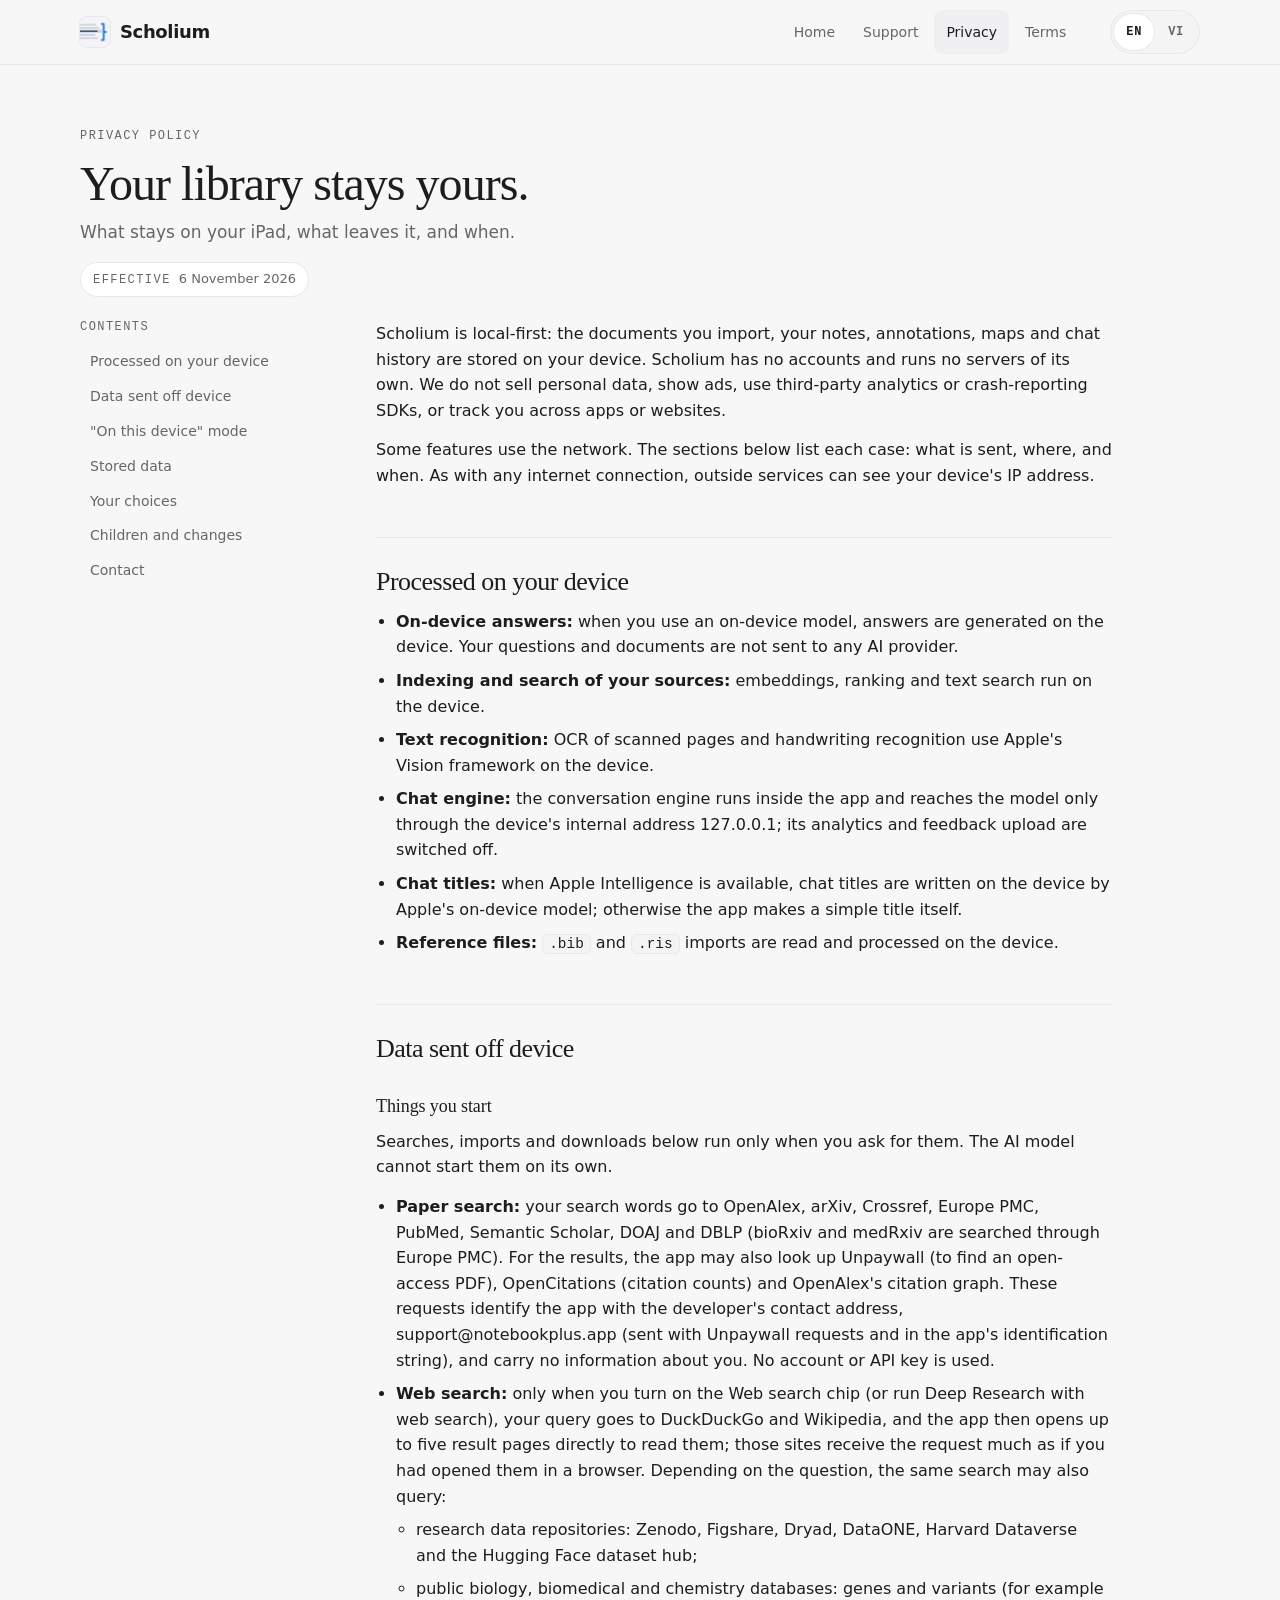
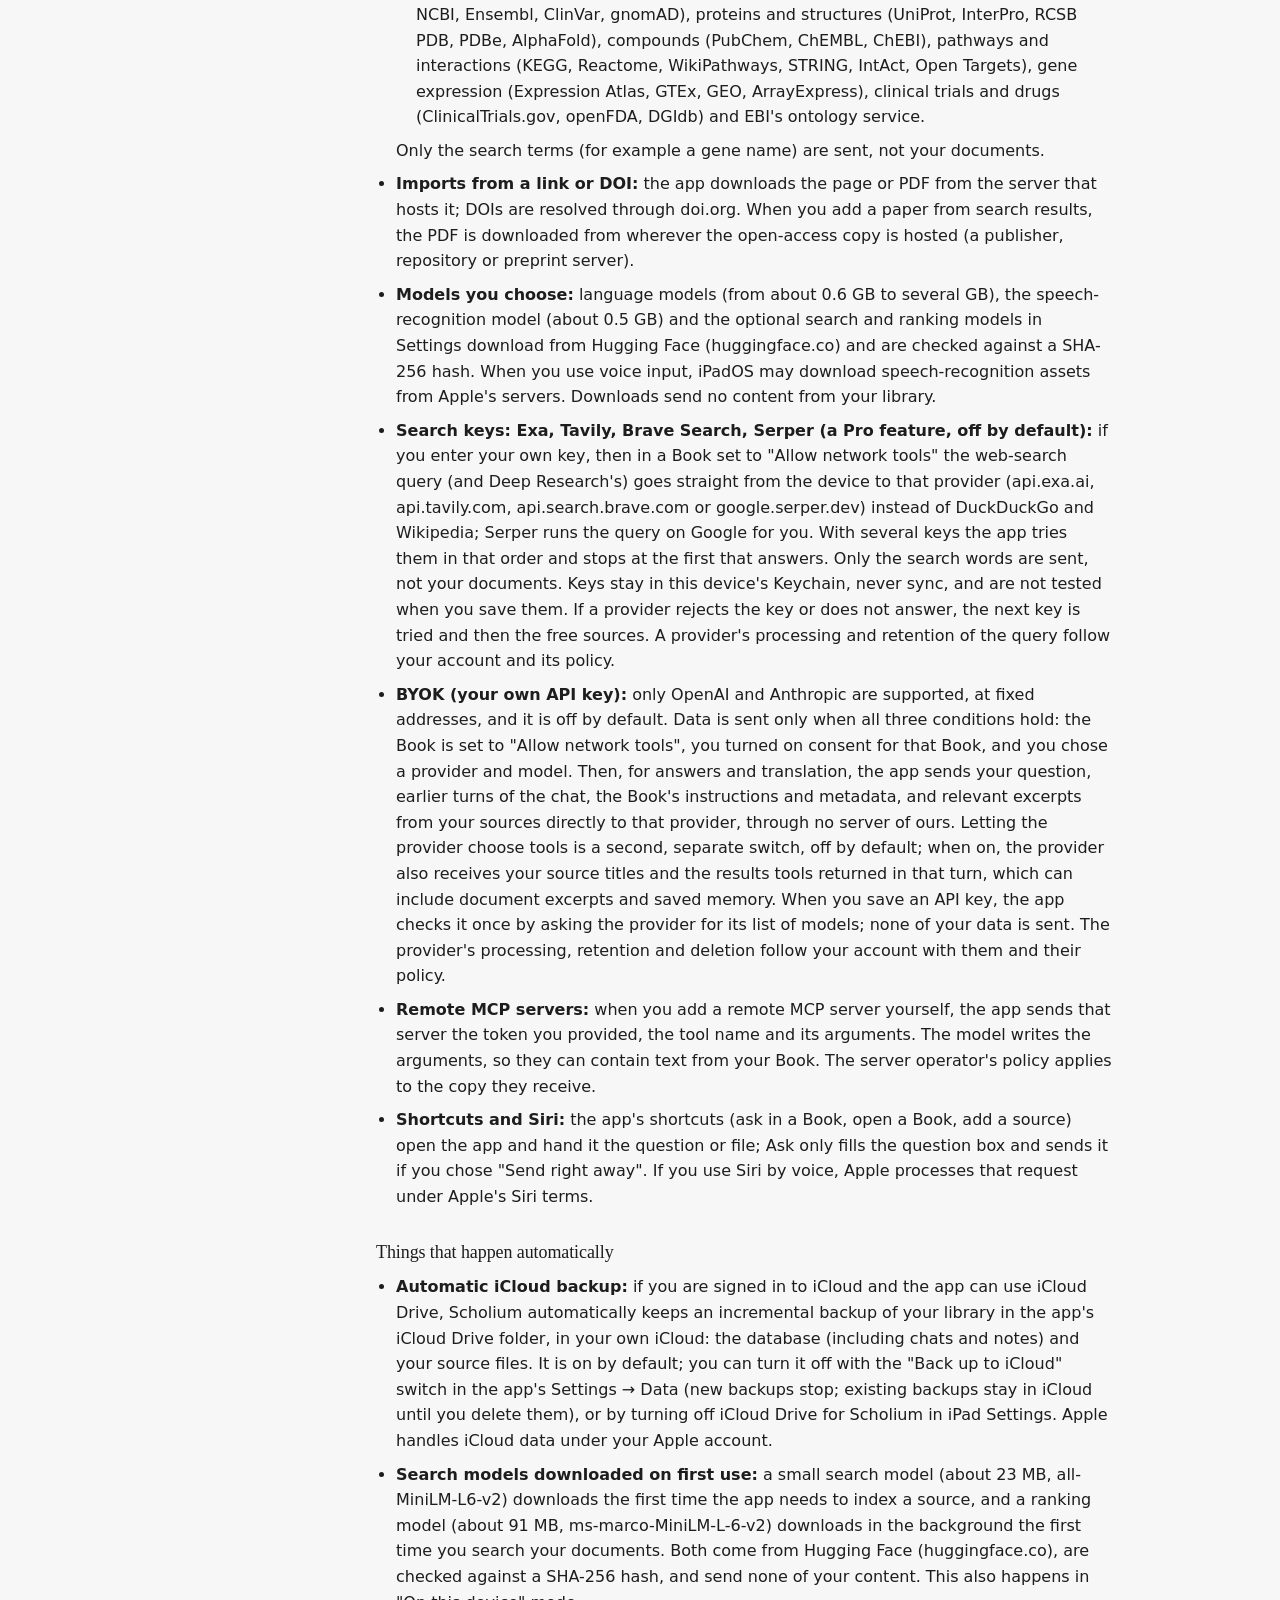
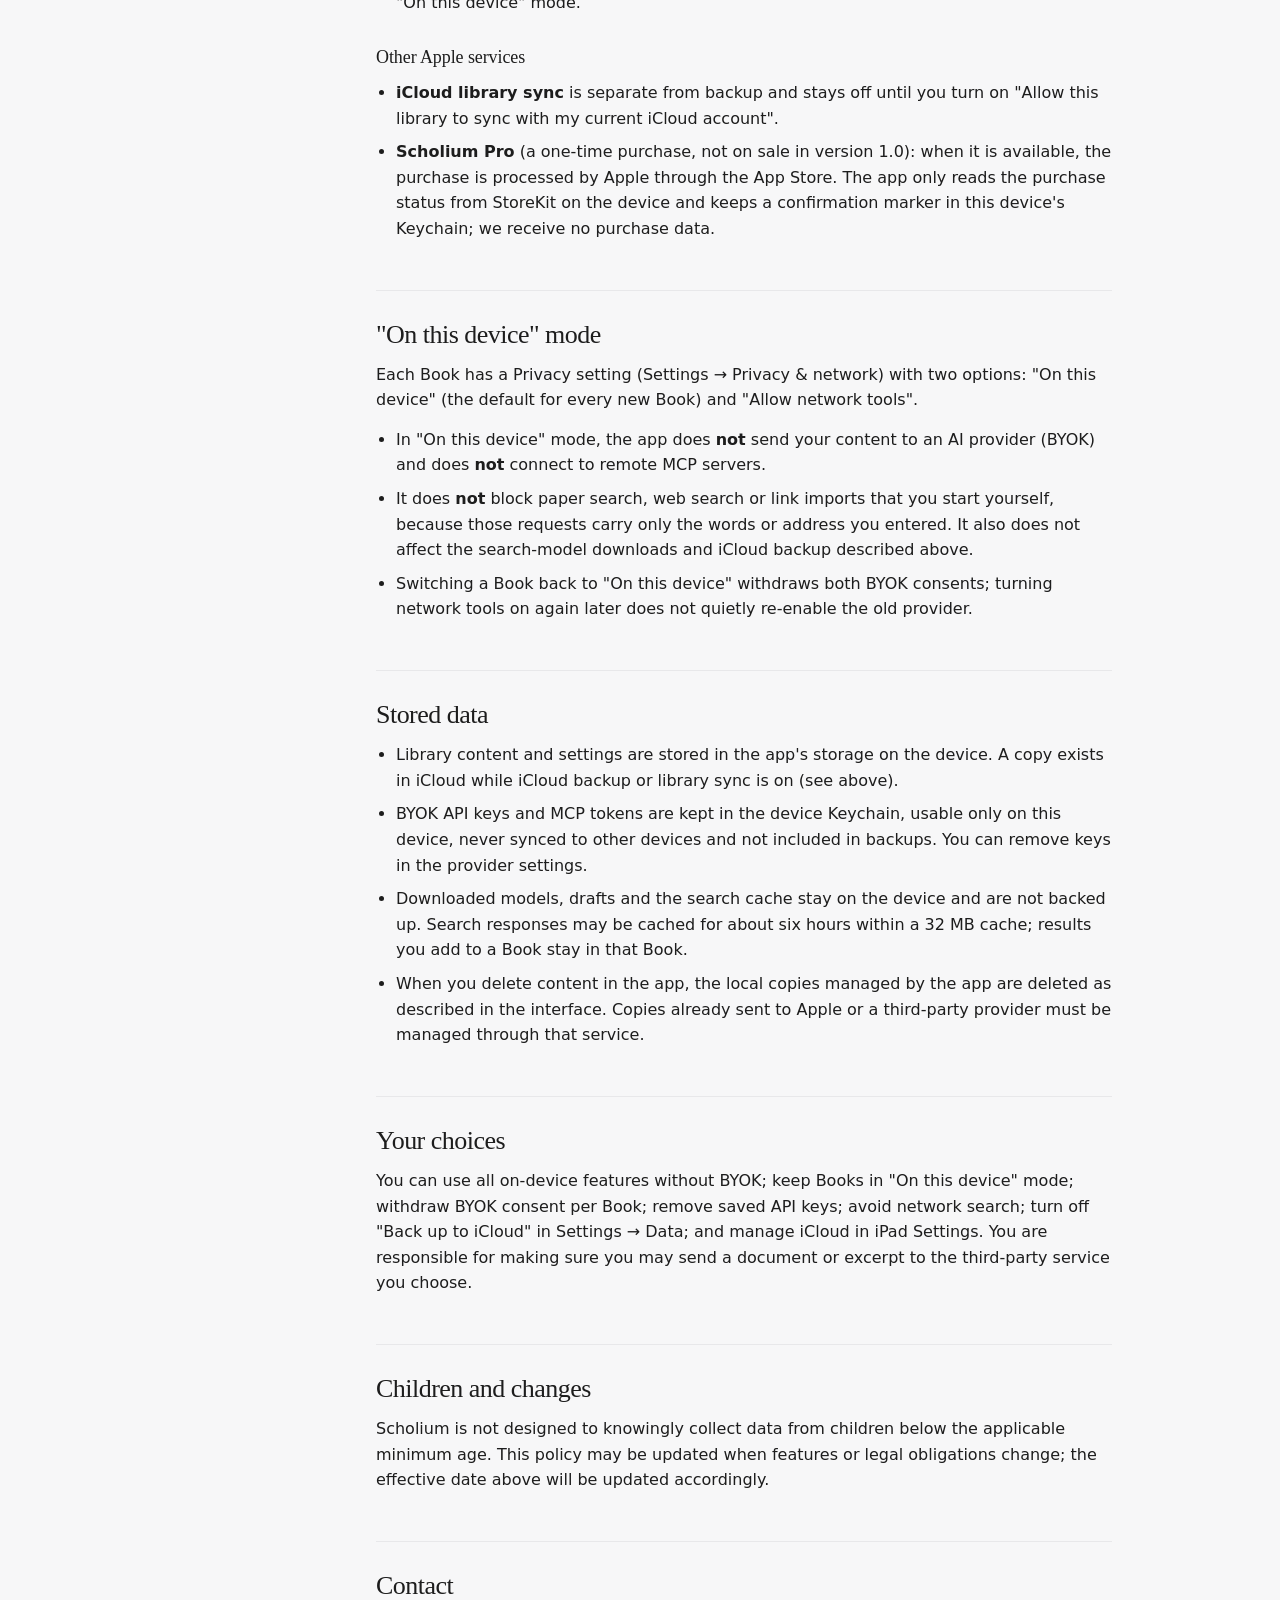
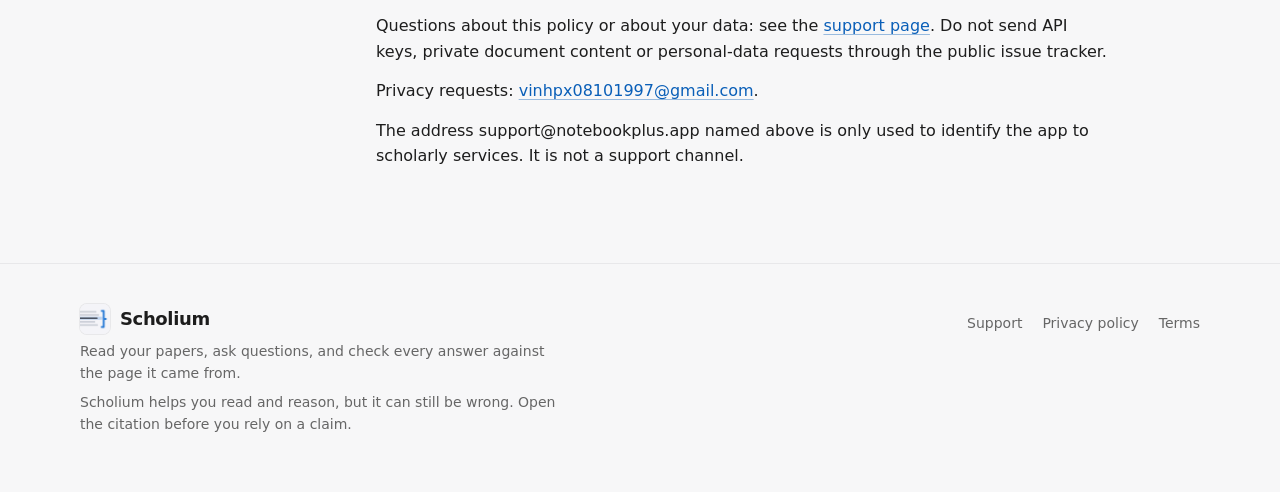
==== commit 281ee988: "Site: academic restyle (serif display, blue accent, how-it-works, light-only) Co-Authored-By: Claude" ====
--- a/privacy/index.html
+++ b/privacy/index.html
@@ -5,8 +5,7 @@
 <meta name="viewport" content="width=device-width, initial-scale=1, viewport-fit=cover">
 <title>Privacy policy · Scholium</title>
 <meta name="description" content="What Scholium keeps on your iPad, what leaves it and when. No account, no ads, no analytics SDKs, no tracking.">
-<meta name="theme-color" content="#f7f7f8" media="(prefers-color-scheme: light)">
-<meta name="theme-color" content="#111213" media="(prefers-color-scheme: dark)">
+<meta name="theme-color" content="#f7f7f8">
 <meta property="og:title" content="Privacy policy · Scholium">
 <meta property="og:description" content="What Scholium keeps on your iPad, what leaves it and when. No account, no ads, no analytics SDKs, no tracking.">
 <meta property="og:type" content="website">
--- a/assets/style.css
+++ b/assets/style.css
@@ -21,27 +21,9 @@
   --max: 1120px;
   --font: -apple-system, BlinkMacSystemFont, "SF Pro Text", "SF Pro Display", "Inter", system-ui, "Segoe UI", Roboto, sans-serif;
   --mono: ui-monospace, "SF Mono", SFMono-Regular, Menlo, Consolas, monospace;
-  color-scheme: light dark;
-}
-
-@media (prefers-color-scheme: dark) {
-  :root:not([data-theme="light"]) {
-    --bg: #111213;
-    --card: #191a1c;
-    --sunken: #202123;
-    --selected: #242527;
-    --line: #2a2b2e;
-    --line-strong: #36373b;
-    --ink: #f2f4f7;
-    --muted: #a9b0ba;
-    --primary: #f2f4f7;
-    --on-primary: #111315;
-    --focus: #6ea2ff;
-    --mark: #5a4b12;
-    --shadow: 0 1px 2px rgba(0, 0, 0, 0.3), 0 8px 24px rgba(0, 0, 0, 0.25);
-    --shadow-lift: 0 2px 4px rgba(0, 0, 0, 0.35), 0 14px 32px rgba(0, 0, 0, 0.4);
-  }
-}
+  color-scheme: light;
+}
+
 
 * { box-sizing: border-box; }
 html { scroll-behavior: smooth; -webkit-text-size-adjust: 100%; }
@@ -266,3 +248,53 @@
   body { background: #fff; color: #000; }
   .doc-layout { display: block; }
 }
+
+
+/* ---------- academic restyle (2026-11-06): serif display, blue accent, numbered marginalia ---------- */
+:root {
+  --accent: #0a5fb8;
+  --accent-soft: #e6effa;
+  --serif: ui-serif, "New York", "Iowan Old Style", "Palatino Linotype", Palatino, Georgia, serif;
+}
+h1, h2, h3, .price { font-family: var(--serif); }
+.hero h1, .doc-hero h1, .sec-head h2, .prose h2, .cta-band h2 { font-weight: 500; letter-spacing: -0.02em; }
+.card h3, .prose h3, .steps h3 { font-weight: 500; letter-spacing: -0.005em; }
+.card h3 { font-size: 22px; }
+.label { font-size: 12px; letter-spacing: 0.12em; }
+.prose a, .doc-hero a, .sec-head a, .answer a, .fine a { color: var(--accent); text-decoration-color: color-mix(in srgb, var(--accent) 40%, transparent); }
+.cite { background: var(--accent-soft); border-color: transparent; color: var(--accent); }
+.source { border-left-color: var(--accent); }
+.verdict { color: var(--muted); }
+.verdict svg { color: #2e7d4f; }
+.answer .a { font-family: var(--serif); font-size: 17px; }
+.band .card { background: transparent; border: 0; border-top: 2px solid var(--ink); border-radius: 0; padding: 20px 0 0; }
+.band .card:hover { transform: none; box-shadow: none; }
+
+.steps { list-style: none; margin: 0; padding: 0; display: grid; grid-template-columns: repeat(4, 1fr); gap: 16px; }
+.steps li { background: var(--card); border: 1px solid var(--line); border-radius: var(--r-card); padding: 24px; }
+.steps .num { display: block; font: italic 400 32px/1 var(--serif); color: var(--accent); margin-bottom: 14px; }
+.steps h3 { margin: 0 0 8px; font-size: 18px; }
+.steps p { margin: 0; color: var(--muted); font-size: 15px; }
+
+.split {
+  background: var(--card); border: 1px solid var(--line); border-radius: var(--r-panel); padding: clamp(28px, 5vw, 56px);
+  display: grid; grid-template-columns: 1fr 1fr; gap: 40px;
+}
+.split h2 { margin: 12px 0 14px; font-size: clamp(28px, 4vw, 38px); line-height: 1.1; font-weight: 500; letter-spacing: -0.02em; }
+.split p { margin: 0; color: var(--muted); }
+.split a { color: var(--accent); }
+.split .facts li { border-top-color: var(--line); }
+.split .facts svg { color: var(--accent); }
+
+.cta-band { background: var(--primary); color: var(--on-primary); text-align: center; padding: clamp(56px, 8vw, 96px) 0; }
+.cta-band h2 { margin: 0 auto 14px; font-size: clamp(32px, 4.6vw, 52px); line-height: 1.1; }
+.cta-band p { margin: 0 0 12px; opacity: 0.8; font-size: 18px; }
+.cta-band .btn-primary { background: var(--on-primary); color: var(--primary); }
+
+@media (max-width: 920px) {
+  .steps { grid-template-columns: repeat(2, 1fr); }
+  .split { grid-template-columns: 1fr; }
+}
+@media (max-width: 640px) {
+  .steps { grid-template-columns: 1fr; }
+}
